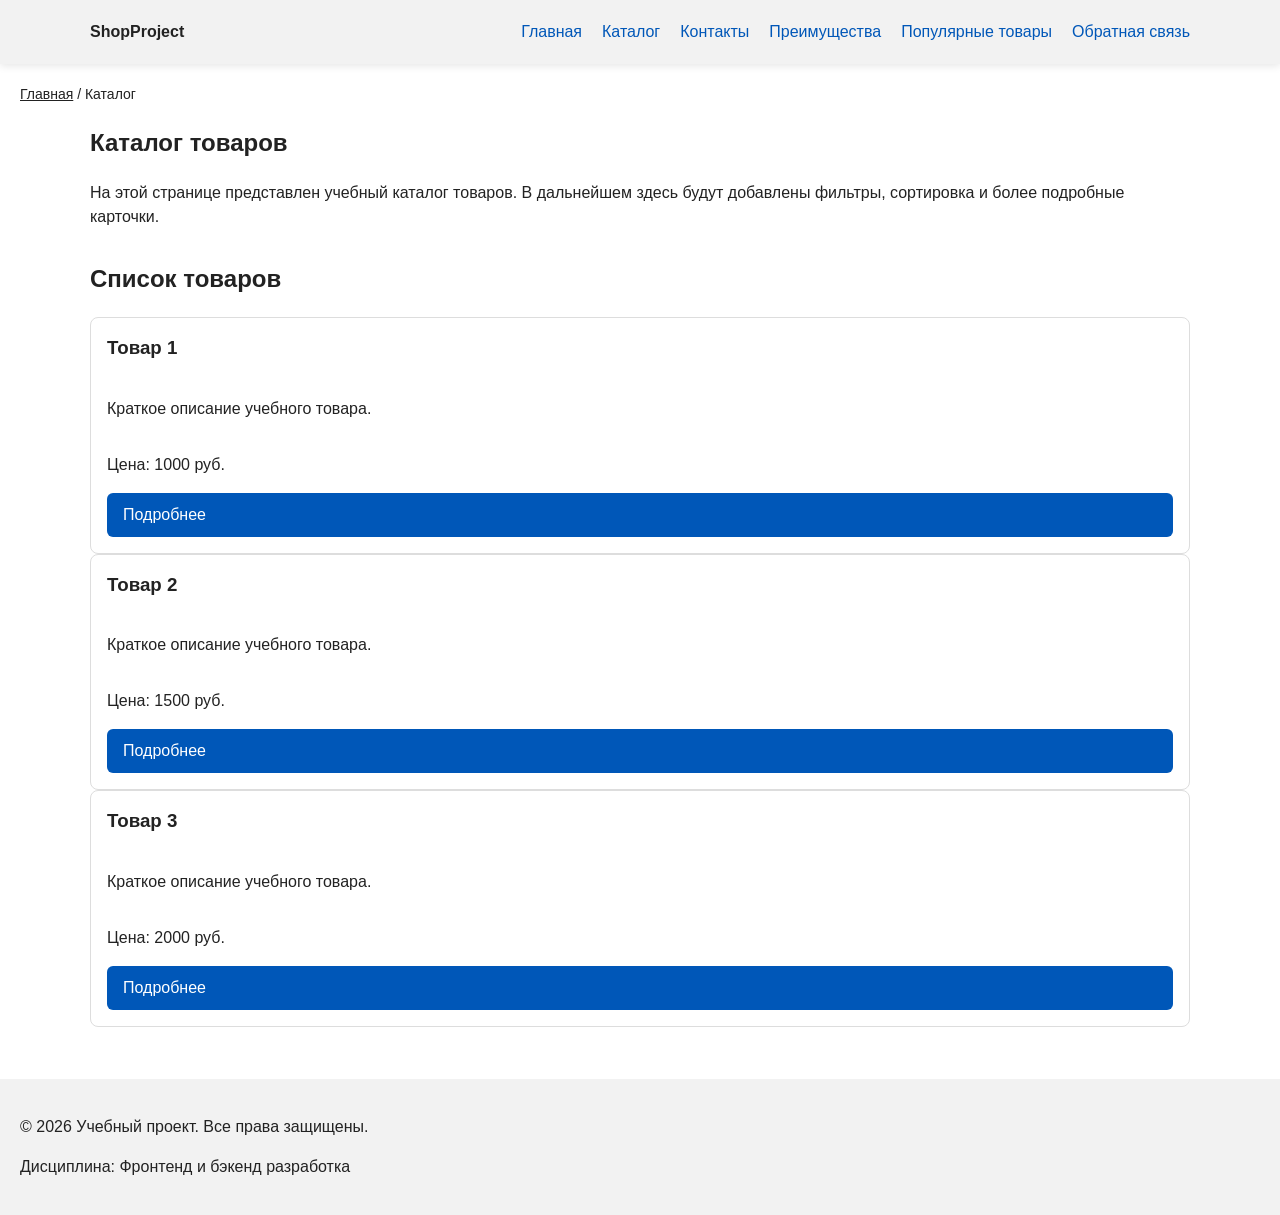
==== catalog.html @ 1ad1233f "feat: add multi-page structure navigation and anchors" ====
<!DOCTYPE html>
<html lang="ru">
<head>
  <meta charset="UTF-8">
  <meta name="viewport" content="width=device-width, initial-scale=1.0">
  <meta name="description" content="Каталог товаров учебного интернет-магазина.">
  <title>Каталог товаров — Учебный интернет-магазин</title>
  <link rel="stylesheet" href="css/style.css">
</head>
<body>
  <header>
    <div class="site-header">
      <a class="site-logo" href="index.html">ShopProject</a>

      <nav class="site-nav" aria-label="Основная навигация">
        <ul class="site-nav__list">
          <li><a href="index.html">Главная</a></li>
          <li><a href="catalog.html">Каталог</a></li>
          <li><a href="contacts.html">Контакты</a></li>
          <li><a href="index.html#advantages">Преимущества</a></li>
          <li><a href="index.html#popular">Популярные товары</a></li>
          <li><a href="index.html#contacts">Обратная связь</a></li>
        </ul>
      </nav>
    </div>
  </header>

  <main>
    <nav class="breadcrumbs" aria-label="Хлебные крошки">
      <a href="index.html">Главная</a>
      <span>Каталог</span>
    </nav>

    <section class="section">
      <h1>Каталог товаров</h1>
      <p>
        На этой странице представлен учебный каталог товаров.
        В дальнейшем здесь будут добавлены фильтры, сортировка и более
        подробные карточки.
      </p>
    </section>

    <section class="section">
      <h2>Список товаров</h2>

      <article class="product-card">
        <h3>Товар 1</h3>
        <p>Краткое описание учебного товара.</p>
        <p>Цена: 1000 руб.</p>
        <a class="button" href="index.html#popular">Подробнее</a>
      </article>

      <article class="product-card">
        <h3>Товар 2</h3>
        <p>Краткое описание учебного товара.</p>
        <p>Цена: 1500 руб.</p>
        <a class="button" href="index.html#popular">Подробнее</a>
      </article>

      <article class="product-card">
        <h3>Товар 3</h3>
        <p>Краткое описание учебного товара.</p>
        <p>Цена: 2000 руб.</p>
        <a class="button" href="index.html#popular">Подробнее</a>
      </article>
    </section>
  </main>

  <footer>
    <p>&copy; 2026 Учебный проект. Все права защищены.</p>
    <p>Дисциплина: Фронтенд и бэкенд разработка</p>
  </footer>
</body>
</html>
---- css/style.css ----
* {
  box-sizing: border-box;
}

html {
  scroll-behavior: smooth;
}

body {
  margin: 0;
  font-family: Arial, sans-serif;
  line-height: 1.5;
  color: #222222;
  background-color: #ffffff;
}

header,
main,
footer {
  padding: 20px;
}

header {
  background-color: #f2f2f2;
  position: sticky;
  top: 0;
  z-index: 1000;
  box-shadow: 0 2px 8px rgba(0, 0, 0, 0.1);
}

footer {
  background-color: #f2f2f2;
}

.site-header {
  max-width: 1100px;
  margin: 0 auto;
  display: flex;
  justify-content: space-between;
  align-items: center;
}

.site-logo {
  font-weight: bold;
  text-decoration: none;
  color: #222222;
}

.site-nav__list {
  padding: 0;
  margin: 0;
  list-style: none;
  display: flex;
  gap: 20px;
}

.site-nav__list li {
  margin-bottom: 0;
}

.site-nav__list a {
  color: #0057b8;
  text-decoration: none;
}

.site-nav__list a:hover {
  text-decoration: underline;
}

.hero {
  max-width: 1100px;
  margin: 0 auto 32px;
  padding: 32px 20px;
  background-color: #eef5ff;
  border-radius: 12px;
}

.section {
  max-width: 1100px;
  margin: 0 auto 32px;
}

.section h2 {
  margin-top: 0;
}

.product-card {
  display: flex;
  flex-direction: column;
  margin-bottom: 0;
  padding: 16px;
  border: 1px solid #dddddd;
  border-radius: 8px;
  background-color: #ffffff;
}

.product-card h3 {
  margin-top: 0;
}

.button {
  display: inline-block;
  padding: 10px 16px;
  color: #ffffff;
  background-color: #0057b8;
  text-decoration: none;
  border-radius: 6px;
}

.button:hover {
  background-color: #003f86;
}

.aside-info {
  padding: 16px;
  border-left: 4px solid #0057b8;
  background-color: #f7f7f7;
  border-radius: 4px;
}

:target {
  outline: 2px dashed var(--color-primary);
  outline-offset: 4px;
}


/* 
Хлебные крошки :3 
*/

.breadcrumbs {
  max-width: var(--container-width);
  margin: 0 auto var(--space-md);
  font-size: 14px;
  color: var(--color-muted);
}

.breadcrumbs a {
  color: var(--color-primary);
}

.breadcrumbs span::before {
  content: " / ";
  color: var(--color-muted);
}


/*
  Модальное окно.
  Элемент dialog сам умеет открываться поверх страницы.
*/
.order-dialog {
  width: min(100% - 32px, 560px);
  padding: 24px;
  border: none;
  border-radius: 12px;
}

/*
  Затемнение фона за модальным окном.
*/
.order-dialog::backdrop {
  background-color: rgba(0, 0, 0, 0.5);
}

/*
  Поле формы.
  Каждый блок получает нижний отступ.
*/
.form-field {
  margin-bottom: 16px;
}

/*
  Подпись поля.
*/
.form-field label {
  display: block;
  margin-bottom: 6px;
}

/*
  Основные поля формы.
*/
.form-field input,
.form-field select,
.form-field textarea {
  width: 100%;
  padding: 10px 12px;
  border: 1px solid #cccccc;
  border-radius: 6px;
  font: inherit;
}

/*
  Checkbox не должен занимать всю ширину.
*/
.form-field input[type="checkbox"] {
  width: auto;
}

/*
  Подсказка под полем телефона.
*/
.form-field small {
  display: block;
  margin-top: 4px;
  color: #666666;
}

/*
  Видимый фокус для клавиатурной навигации.
*/
.form-field input:focus-visible,
.form-field select:focus-visible,
.form-field textarea:focus-visible,
.form-actions button:focus-visible {
  outline: 2px solid #0057b8;
  outline-offset: 2px;
}

/*
  Подсветка ошибочных полей.
  Атрибут aria-invalid будет добавляться через JavaScript.
*/
[aria-invalid="true"] {
  border-color: #b00020;
}

/*
  Кнопки формы.
*/
.form-actions {
  display: flex;
  justify-content: flex-end;
  gap: 12px;
  margin-top: 20px;
}

/*
  Сообщение об успешной отправке.
*/
.success-message {
  max-width: 1100px;
  margin: 24px auto;
  padding: 16px;
  border-left: 4px solid #168a2f;
  background-color: #eefaf0;
}

/* ==========================================================================
   Grid
   ========================================================================== */

.page-layout {
  max-width: 1100px;
  margin: 0 auto;
  display: grid;
  grid-template-columns: 1fr 300px;
  gap: 32px;
  align-items: start;
}

.products-grid {
  display: grid;
  grid-template-columns: repeat(auto-fill, minmax(240px, 1fr));
  gap: 20px;
}

.product-card__button {
  margin-top: auto;
}
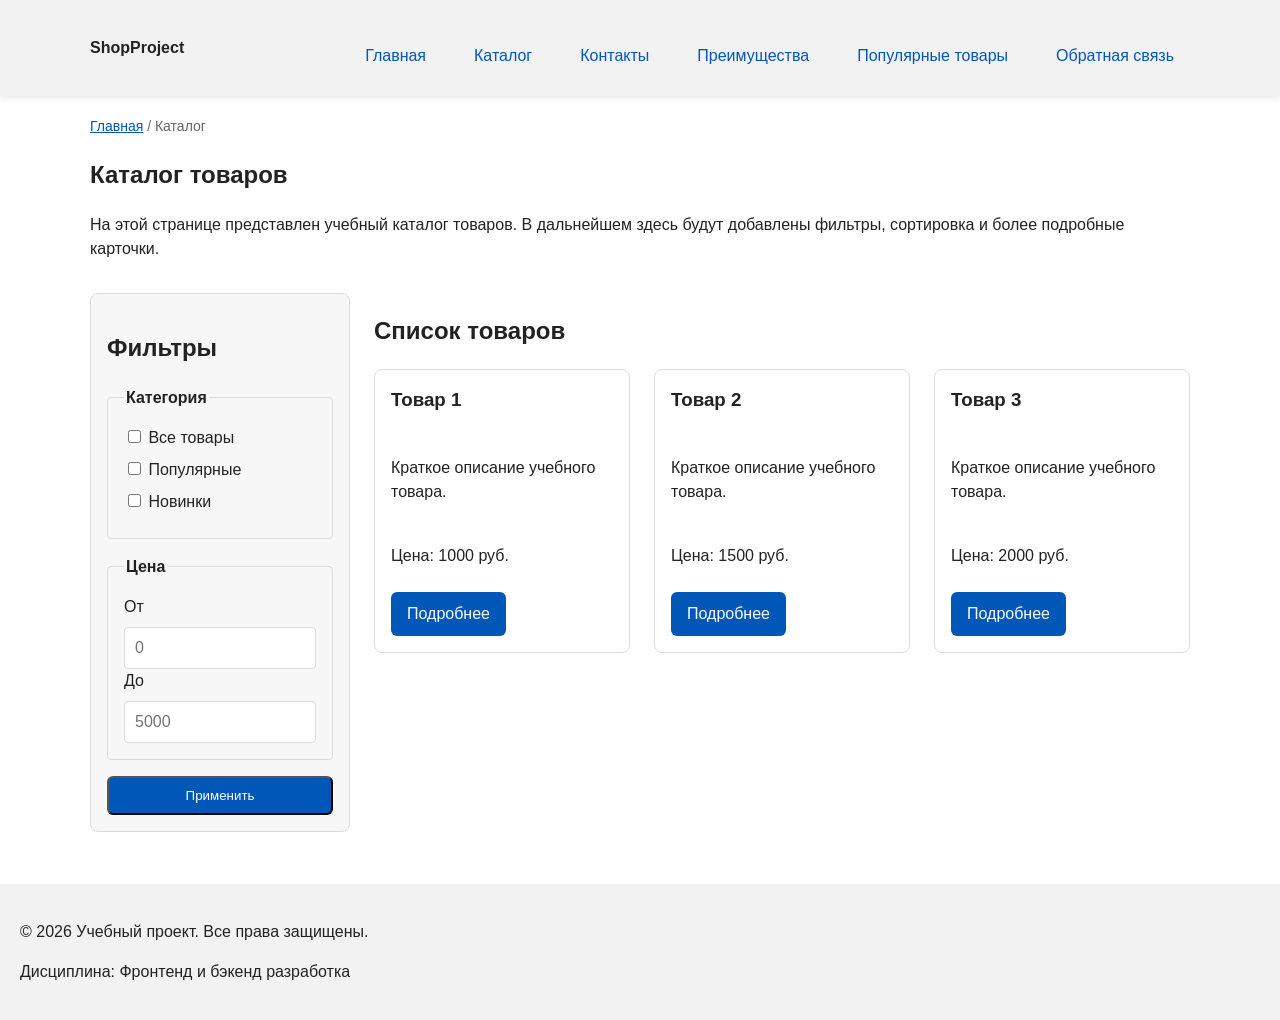
==== commit d9dd839c: "feat: add flex navigation and grid catalog layout" ====
--- a/catalog.html
+++ b/catalog.html
@@ -39,30 +39,61 @@
         подробные карточки.
       </p>
     </section>
+    <section class="catalog-layout">
+      <aside class="catalog-filters">
+        <h2>Фильтры</h2>
+        <form class="filters-form" action="#" method="get">
+          <fieldset>
+            <legend>Категория</legend>
+            <label>
+              <input type="checkbox" name="category" value="all">
+              Все товары
+            </label>
+            <label>
+              <input type="checkbox" name="category" value="popular">
+              Популярные
+            </label>
+            <label>
+              <input type="checkbox" name="category" value="new">
+              Новинки
+            </label>
+          </fieldset>
+          <fieldset>
+            <legend>Цена</legend>
+            <label for="price-from">От</label>
+            <input id="price-from" name="price-from" type="number" min="0" placeholder="0">
+            <label for="price-to">До</label>
+            <input id="price-to" name="price-to" type="number" min="0" placeholder="5000">
+          </fieldset>
+          <button class="button" type="submit">Применить</button>
+        </form>
+      </aside>
 
-    <section class="section">
-      <h2>Список товаров</h2>
+      <section class="catalog-products">
+        <h2>Список товаров</h2>
+        <div class="products-grid">
+          <article class="product-card">
+            <h3>Товар 1</h3>
+            <p>Краткое описание учебного товара.</p>
+            <p>Цена: 1000 руб.</p>
+            <a class="button" href="index.html#popular">Подробнее</a>
+          </article>
 
-      <article class="product-card">
-        <h3>Товар 1</h3>
-        <p>Краткое описание учебного товара.</p>
-        <p>Цена: 1000 руб.</p>
-        <a class="button" href="index.html#popular">Подробнее</a>
-      </article>
+          <article class="product-card">
+            <h3>Товар 2</h3>
+            <p>Краткое описание учебного товара.</p>
+            <p>Цена: 1500 руб.</p>
+            <a class="button" href="index.html#popular">Подробнее</a>
+          </article>
 
-      <article class="product-card">
-        <h3>Товар 2</h3>
-        <p>Краткое описание учебного товара.</p>
-        <p>Цена: 1500 руб.</p>
-        <a class="button" href="index.html#popular">Подробнее</a>
-      </article>
-
-      <article class="product-card">
-        <h3>Товар 3</h3>
-        <p>Краткое описание учебного товара.</p>
-        <p>Цена: 2000 руб.</p>
-        <a class="button" href="index.html#popular">Подробнее</a>
-      </article>
+          <article class="product-card">
+            <h3>Товар 3</h3>
+            <p>Краткое описание учебного товара.</p>
+            <p>Цена: 2000 руб.</p>
+            <a class="button" href="index.html#popular">Подробнее</a>
+          </article>
+        </div>
+      </section>
     </section>
   </main>
 
@@ -71,4 +102,4 @@
     <p>Дисциплина: Фронтенд и бэкенд разработка</p>
   </footer>
 </body>
-</html>
+</html>
--- a/css/style.css
+++ b/css/style.css
@@ -1,3 +1,18 @@
+:root {
+  --container-width: 1100px;
+  --space-sm: 8px;
+  --space-md: 16px;
+  --space-lg: 24px;
+  --space-xl: 32px;
+  --color-primary: #0057b8;
+  --color-white: #ffffff;
+  --color-border: #dddddd;
+  --color-bg: #ffffff;
+  --color-surface: #f7f7f7;
+  --color-muted: #666666;
+  --radius-sm: 4px;
+  --radius-md: 8px;
+}
 
 * {
   box-sizing: border-box;
@@ -12,7 +27,7 @@
   font-family: Arial, sans-serif;
   line-height: 1.5;
   color: #222222;
-  background-color: #ffffff;
+  background-color: var(--color-bg);
 }
 
 header,
@@ -34,7 +49,7 @@
 }
 
 .site-header {
-  max-width: 1100px;
+  max-width: var(--container-width);
   margin: 0 auto;
   display: flex;
   justify-content: space-between;
@@ -48,11 +63,14 @@
 }
 
 .site-nav__list {
+  display: flex;
+  flex-wrap: wrap;
+  justify-content: center;
+  align-items: center;
+  gap: var(--space-md);
   padding: 0;
-  margin: 0;
+  margin: var(--space-md) 0 0;
   list-style: none;
-  display: flex;
-  gap: 20px;
 }
 
 .site-nav__list li {
@@ -60,16 +78,20 @@
 }
 
 .site-nav__list a {
-  color: #0057b8;
+  display: inline-block;
+  padding: var(--space-sm) var(--space-md);
+  color: var(--color-primary);
   text-decoration: none;
+  border-radius: var(--radius-sm);
 }
 
 .site-nav__list a:hover {
-  text-decoration: underline;
+  color: var(--color-white);
+  background-color: var(--color-primary);
 }
 
 .hero {
-  max-width: 1100px;
+  max-width: var(--container-width);
   margin: 0 auto 32px;
   padding: 32px 20px;
   background-color: #eef5ff;
@@ -77,7 +99,7 @@
 }
 
 .section {
-  max-width: 1100px;
+  max-width: var(--container-width);
   margin: 0 auto 32px;
 }
 
@@ -88,15 +110,21 @@
 .product-card {
   display: flex;
   flex-direction: column;
+  gap: var(--space-sm);
   margin-bottom: 0;
-  padding: 16px;
-  border: 1px solid #dddddd;
-  border-radius: 8px;
-  background-color: #ffffff;
+  padding: var(--space-md);
+  border: 1px solid var(--color-border);
+  border-radius: var(--radius-md);
+  background-color: var(--color-bg);
 }
 
 .product-card h3 {
   margin-top: 0;
+}
+
+.product-card .button {
+  margin-top: auto;
+  align-self: flex-start;
 }
 
 .button {
@@ -242,7 +270,7 @@
   Сообщение об успешной отправке.
 */
 .success-message {
-  max-width: 1100px;
+  max-width: var(--container-width);
   margin: 24px auto;
   padding: 16px;
   border-left: 4px solid #168a2f;
@@ -254,7 +282,7 @@
    ========================================================================== */
 
 .page-layout {
-  max-width: 1100px;
+  max-width: var(--container-width);
   margin: 0 auto;
   display: grid;
   grid-template-columns: 1fr 300px;
@@ -264,10 +292,60 @@
 
 .products-grid {
   display: grid;
-  grid-template-columns: repeat(auto-fill, minmax(240px, 1fr));
-  gap: 20px;
+  grid-template-columns: repeat(3, 1fr);
+  gap: var(--space-lg);
 }
 
 .product-card__button {
   margin-top: auto;
+}
+
+.catalog-layout {
+  max-width: var(--container-width);
+  margin: 0 auto var(--space-xl);
+  display: grid;
+  grid-template-columns: 260px 1fr;
+  grid-template-areas: "filters products";
+  gap: var(--space-lg);
+}
+
+.catalog-filters {
+  grid-area: filters;
+  padding: var(--space-md);
+  border: 1px solid var(--color-border);
+  border-radius: var(--radius-md);
+  background-color: var(--color-surface);
+}
+
+.catalog-products {
+  grid-area: products;
+}
+
+.filters-form {
+  display: grid;
+  gap: var(--space-md);
+}
+
+.filters-form fieldset {
+  margin: 0;
+  padding: var(--space-md);
+  border: 1px solid var(--color-border);
+  border-radius: var(--radius-sm);
+}
+
+.filters-form legend {
+  font-weight: 700;
+}
+
+.filters-form label {
+  display: block;
+  margin-bottom: var(--space-sm);
+}
+
+.filters-form input[type="number"] {
+  width: 100%;
+  padding: 8px 10px;
+  border: 1px solid var(--color-border);
+  border-radius: var(--radius-sm);
+  font: inherit;
 }
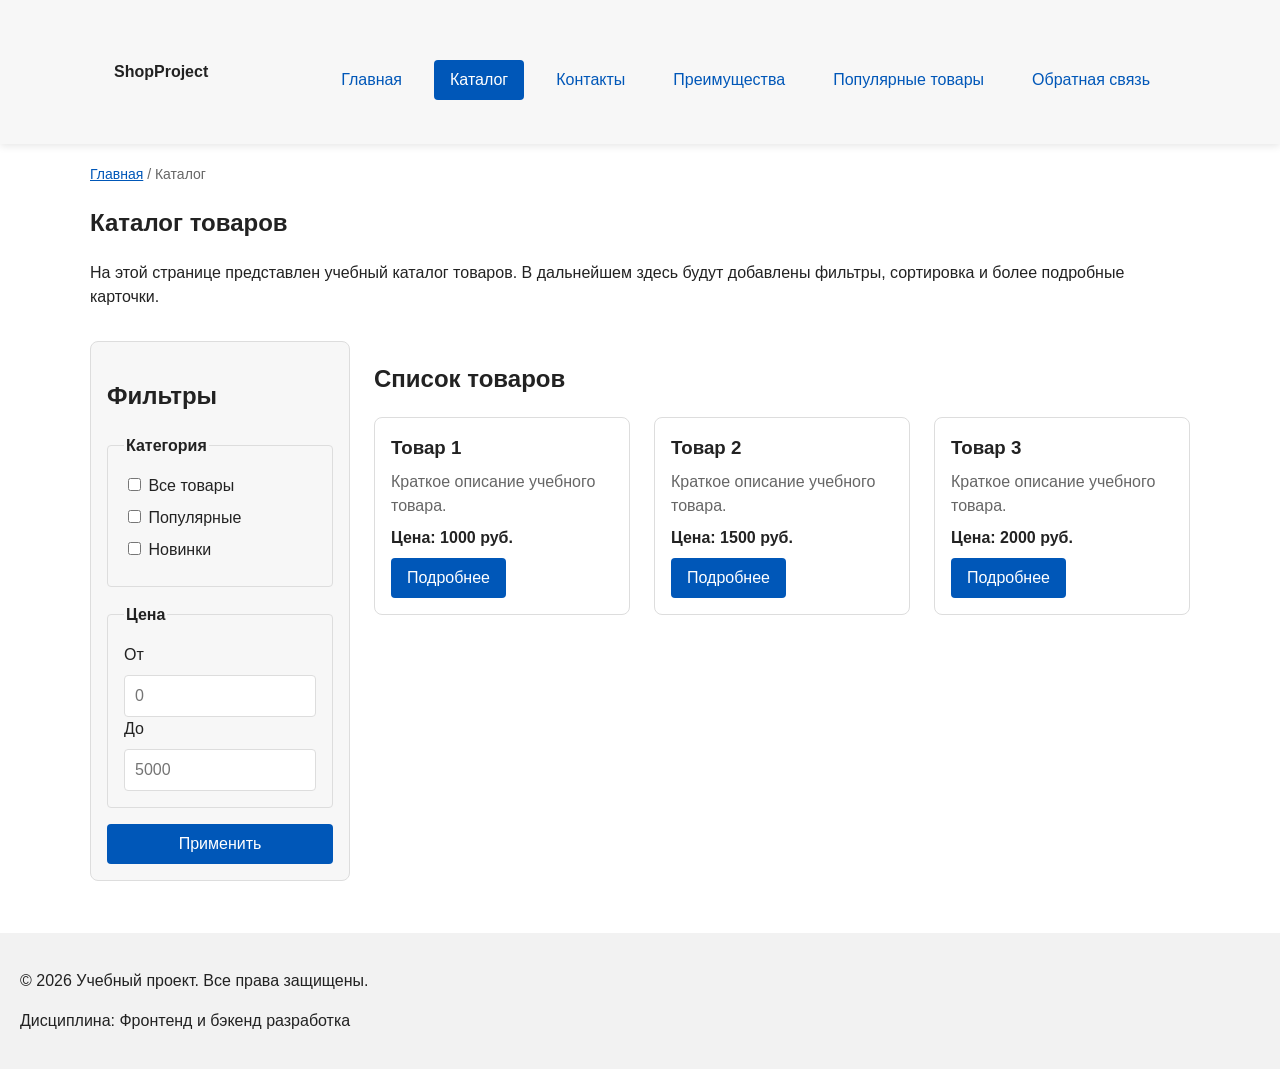
==== commit a542520b: "refactor: apply BEM naming to CSS classes" ====
--- a/catalog.html
+++ b/catalog.html
@@ -8,18 +8,18 @@
   <link rel="stylesheet" href="css/style.css">
 </head>
 <body>
-  <header>
-    <div class="site-header">
-      <a class="site-logo" href="index.html">ShopProject</a>
+  <header class="site-header">
+    <div class="site-header__inner">
+      <a class="site-header__logo" href="index.html">ShopProject</a>
 
       <nav class="site-nav" aria-label="Основная навигация">
         <ul class="site-nav__list">
-          <li><a href="index.html">Главная</a></li>
-          <li><a href="catalog.html">Каталог</a></li>
-          <li><a href="contacts.html">Контакты</a></li>
-          <li><a href="index.html#advantages">Преимущества</a></li>
-          <li><a href="index.html#popular">Популярные товары</a></li>
-          <li><a href="index.html#contacts">Обратная связь</a></li>
+          <li class="site-nav__item"><a class="site-nav__link" href="index.html">Главная</a></li>
+          <li class="site-nav__item"><a class="site-nav__link site-nav__link--active" href="catalog.html" aria-current="page">Каталог</a></li>
+          <li class="site-nav__item"><a class="site-nav__link" href="contacts.html">Контакты</a></li>
+          <li class="site-nav__item"><a class="site-nav__link" href="index.html#advantages">Преимущества</a></li>
+          <li class="site-nav__item"><a class="site-nav__link" href="index.html#popular">Популярные товары</a></li>
+          <li class="site-nav__item"><a class="site-nav__link" href="index.html#contacts">Обратная связь</a></li>
         </ul>
       </nav>
     </div>
@@ -27,8 +27,8 @@
 
   <main>
     <nav class="breadcrumbs" aria-label="Хлебные крошки">
-      <a href="index.html">Главная</a>
-      <span>Каталог</span>
+      <a class="breadcrumbs__link" href="index.html">Главная</a>
+      <span class="breadcrumbs__current">Каталог</span>
     </nav>
 
     <section class="section">
@@ -65,7 +65,7 @@
             <label for="price-to">До</label>
             <input id="price-to" name="price-to" type="number" min="0" placeholder="5000">
           </fieldset>
-          <button class="button" type="submit">Применить</button>
+          <button class="button button--primary" type="submit">Применить</button>
         </form>
       </aside>
 
@@ -73,24 +73,24 @@
         <h2>Список товаров</h2>
         <div class="products-grid">
           <article class="product-card">
-            <h3>Товар 1</h3>
-            <p>Краткое описание учебного товара.</p>
-            <p>Цена: 1000 руб.</p>
-            <a class="button" href="index.html#popular">Подробнее</a>
+            <h3 class="product-card__title">Товар 1</h3>
+            <p class="product-card__description">Краткое описание учебного товара.</p>
+            <p class="product-card__price">Цена: 1000 руб.</p>
+            <a class="button button--primary product-card__button" href="index.html#popular">Подробнее</a>
           </article>
 
           <article class="product-card">
-            <h3>Товар 2</h3>
-            <p>Краткое описание учебного товара.</p>
-            <p>Цена: 1500 руб.</p>
-            <a class="button" href="index.html#popular">Подробнее</a>
+            <h3 class="product-card__title">Товар 2</h3>
+            <p class="product-card__description">Краткое описание учебного товара.</p>
+            <p class="product-card__price">Цена: 1500 руб.</p>
+            <a class="button button--primary product-card__button" href="index.html#popular">Подробнее</a>
           </article>
 
           <article class="product-card">
-            <h3>Товар 3</h3>
-            <p>Краткое описание учебного товара.</p>
-            <p>Цена: 2000 руб.</p>
-            <a class="button" href="index.html#popular">Подробнее</a>
+            <h3 class="product-card__title">Товар 3</h3>
+            <p class="product-card__description">Краткое описание учебного товара.</p>
+            <p class="product-card__price">Цена: 2000 руб.</p>
+            <a class="button button--primary product-card__button" href="index.html#popular">Подробнее</a>
           </article>
         </div>
       </section>
--- a/css/style.css
+++ b/css/style.css
@@ -1,17 +1,22 @@
 :root {
   --container-width: 1100px;
+  --space-xs: 4px;
   --space-sm: 8px;
   --space-md: 16px;
   --space-lg: 24px;
   --space-xl: 32px;
   --color-primary: #0057b8;
+  --color-primary-dark: #003f86;
   --color-white: #ffffff;
+  --color-text: #222222;
   --color-border: #dddddd;
   --color-bg: #ffffff;
   --color-surface: #f7f7f7;
   --color-muted: #666666;
+  --color-danger: #b00020;
   --radius-sm: 4px;
   --radius-md: 8px;
+  --radius-lg: 12px;
 }
 
 * {
@@ -26,7 +31,7 @@
   margin: 0;
   font-family: Arial, sans-serif;
   line-height: 1.5;
-  color: #222222;
+  color: var(--color-text);
   background-color: var(--color-bg);
 }
 
@@ -36,8 +41,8 @@
   padding: 20px;
 }
 
-header {
-  background-color: #f2f2f2;
+.site-header {
+  background-color: var(--color-surface);
   position: sticky;
   top: 0;
   z-index: 1000;
@@ -48,18 +53,19 @@
   background-color: #f2f2f2;
 }
 
-.site-header {
+.site-header__inner {
   max-width: var(--container-width);
   margin: 0 auto;
+  padding: var(--space-lg);
   display: flex;
   justify-content: space-between;
   align-items: center;
 }
 
-.site-logo {
-  font-weight: bold;
+.site-header__logo {
+  font-weight: 700;
   text-decoration: none;
-  color: #222222;
+  color: var(--color-text);
 }
 
 .site-nav__list {
@@ -73,11 +79,11 @@
   list-style: none;
 }
 
-.site-nav__list li {
+.site-nav__item {
   margin-bottom: 0;
 }
 
-.site-nav__list a {
+.site-nav__link {
   display: inline-block;
   padding: var(--space-sm) var(--space-md);
   color: var(--color-primary);
@@ -85,9 +91,15 @@
   border-radius: var(--radius-sm);
 }
 
-.site-nav__list a:hover {
+.site-nav__link:hover,
+.site-nav__link--active {
   color: var(--color-white);
   background-color: var(--color-primary);
+}
+
+.site-nav__link:focus-visible {
+  outline: 2px solid var(--color-primary);
+  outline-offset: 3px;
 }
 
 .hero {
@@ -118,26 +130,73 @@
   background-color: var(--color-bg);
 }
 
-.product-card h3 {
-  margin-top: 0;
-}
-
-.product-card .button {
-  margin-top: auto;
-  align-self: flex-start;
+.product-card:hover,
+.product-card--featured {
+  border-color: var(--color-primary);
+}
+
+.product-card--discount {
+  border-color: var(--color-danger);
+}
+
+.product-card__title {
+  margin: 0;
+  color: var(--color-text);
+}
+
+.product-card__description {
+  margin: 0;
+  color: var(--color-muted);
+}
+
+.product-card__price {
+  margin: 0;
+  font-weight: 700;
+}
+
+.product-card--discount .product-card__price {
+  color: var(--color-danger);
 }
 
 .button {
   display: inline-block;
-  padding: 10px 16px;
-  color: #ffffff;
-  background-color: #0057b8;
+  padding: var(--space-sm) var(--space-md);
+  border: none;
+  border-radius: var(--radius-sm);
+  font: inherit;
   text-decoration: none;
-  border-radius: 6px;
-}
-
-.button:hover {
-  background-color: #003f86;
+  cursor: pointer;
+}
+
+.button--primary {
+  color: var(--color-white);
+  background-color: var(--color-primary);
+}
+
+.button--primary:hover {
+  background-color: var(--color-primary-dark);
+}
+
+.button--secondary {
+  color: var(--color-primary);
+  background-color: transparent;
+  border: 1px solid var(--color-primary);
+}
+
+.button--secondary:hover {
+  color: var(--color-white);
+  background-color: var(--color-primary);
+}
+
+.button:focus-visible {
+  outline: 2px solid var(--color-primary);
+  outline-offset: 3px;
+}
+
+.button:disabled,
+.button--disabled {
+  opacity: 0.6;
+  cursor: not-allowed;
 }
 
 .aside-info {
@@ -164,11 +223,11 @@
   color: var(--color-muted);
 }
 
-.breadcrumbs a {
+.breadcrumbs__link {
   color: var(--color-primary);
 }
 
-.breadcrumbs span::before {
+.breadcrumbs__current::before {
   content: " / ";
   color: var(--color-muted);
 }
@@ -180,90 +239,70 @@
 */
 .order-dialog {
   width: min(100% - 32px, 560px);
-  padding: 24px;
+  padding: var(--space-lg);
   border: none;
-  border-radius: 12px;
-}
-
-/*
-  Затемнение фона за модальным окном.
-*/
+  border-radius: var(--radius-lg);
+}
+
 .order-dialog::backdrop {
   background-color: rgba(0, 0, 0, 0.5);
 }
 
-/*
-  Поле формы.
-  Каждый блок получает нижний отступ.
-*/
-.form-field {
-  margin-bottom: 16px;
-}
-
-/*
-  Подпись поля.
-*/
-.form-field label {
+.order-dialog__title {
+  margin-top: 0;
+}
+
+.order-form__field {
+  margin-bottom: var(--space-md);
+}
+
+.order-form__label {
   display: block;
-  margin-bottom: 6px;
-}
-
-/*
-  Основные поля формы.
-*/
-.form-field input,
-.form-field select,
-.form-field textarea {
+  margin-bottom: var(--space-xs);
+}
+
+.order-form__input,
+.order-form__select,
+.order-form__textarea {
   width: 100%;
   padding: 10px 12px;
-  border: 1px solid #cccccc;
-  border-radius: 6px;
+  border: 1px solid var(--color-border);
+  border-radius: var(--radius-sm);
   font: inherit;
 }
 
-/*
-  Checkbox не должен занимать всю ширину.
-*/
-.form-field input[type="checkbox"] {
+.order-form__input:hover,
+.order-form__select:hover,
+.order-form__textarea:hover {
+  border-color: var(--color-primary);
+}
+
+.order-form__input:focus-visible,
+.order-form__select:focus-visible,
+.order-form__textarea:focus-visible {
+  outline: 2px solid var(--color-primary);
+  outline-offset: 3px;
+}
+
+.order-form__input--checkbox {
   width: auto;
 }
 
-/*
-  Подсказка под полем телефона.
-*/
-.form-field small {
+.order-form__hint {
   display: block;
-  margin-top: 4px;
-  color: #666666;
-}
-
-/*
-  Видимый фокус для клавиатурной навигации.
-*/
-.form-field input:focus-visible,
-.form-field select:focus-visible,
-.form-field textarea:focus-visible,
-.form-actions button:focus-visible {
-  outline: 2px solid #0057b8;
-  outline-offset: 2px;
-}
-
-/*
-  Подсветка ошибочных полей.
-  Атрибут aria-invalid будет добавляться через JavaScript.
-*/
+  margin-top: var(--space-xs);
+  color: var(--color-muted);
+}
+
 [aria-invalid="true"] {
-  border-color: #b00020;
-}
-
-/*
-  Кнопки формы.
-*/
-.form-actions {
+  border-color: var(--color-danger);
+}
+
+.order-form__actions {
   display: flex;
   justify-content: flex-end;
-  gap: 12px;
-  margin-top: 20px;
+  gap: var(--space-md);
+  margin-top: var(--space-lg);
 }
 
 /*
@@ -298,6 +337,7 @@
 
 .product-card__button {
   margin-top: auto;
+  align-self: flex-start;
 }
 
 .catalog-layout {
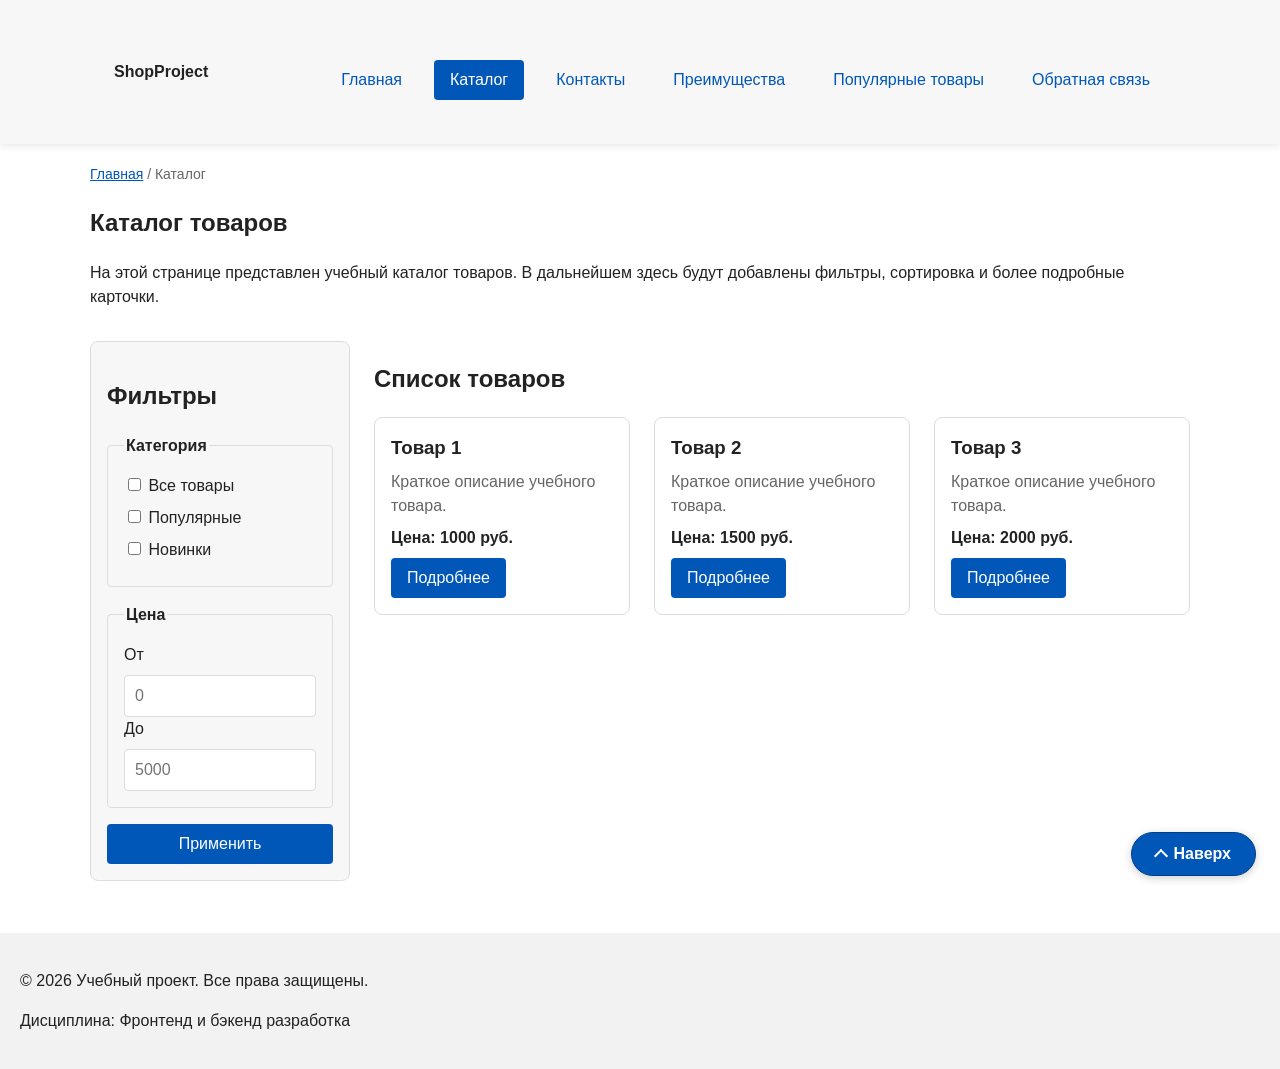
==== commit f86c331e: "improvements" ====
--- a/catalog.html
+++ b/catalog.html
@@ -101,5 +101,6 @@
     <p>&copy; 2026 Учебный проект. Все права защищены.</p>
     <p>Дисциплина: Фронтенд и бэкенд разработка</p>
   </footer>
+  <a class="back-to-top" href="#" aria-label="Вернуться к началу страницы">Наверх</a>
 </body>
 </html>
--- a/css/style.css
+++ b/css/style.css
@@ -347,10 +347,16 @@
   grid-template-columns: 260px 1fr;
   grid-template-areas: "filters products";
   gap: var(--space-lg);
+  align-items: start;
 }
 
 .catalog-filters {
   grid-area: filters;
+  position: sticky;
+  top: 160px;
+  align-self: start;
+  max-height: calc(100vh - 180px);
+  overflow-y: auto;
   padding: var(--space-md);
   border: 1px solid var(--color-border);
   border-radius: var(--radius-md);
@@ -388,4 +394,59 @@
   border: 1px solid var(--color-border);
   border-radius: var(--radius-sm);
   font: inherit;
+}
+
+.back-to-top {
+  position: fixed;
+  right: var(--space-lg);
+  bottom: var(--space-lg);
+  z-index: 1001;
+  display: inline-flex;
+  align-items: center;
+  gap: var(--space-sm);
+  min-height: 44px;
+  padding: var(--space-sm) var(--space-lg);
+  border: 1px solid var(--color-primary-dark);
+  border-radius: 999px;
+  color: var(--color-white);
+  background-color: var(--color-primary);
+  font-weight: 700;
+  text-decoration: none;
+  box-shadow: 0 2px 8px rgba(0, 0, 0, 0.2);
+  transition: background-color 0.2s ease, box-shadow 0.2s ease, transform 0.2s ease;
+}
+
+.back-to-top::before {
+  width: 8px;
+  height: 8px;
+  border-top: 2px solid currentColor;
+  border-left: 2px solid currentColor;
+  content: "";
+  transform: translateY(2px) rotate(45deg);
+}
+
+.back-to-top:hover {
+  background-color: var(--color-primary-dark);
+  box-shadow: 0 4px 12px rgba(0, 0, 0, 0.25);
+  transform: translateY(-2px);
+}
+
+.back-to-top:focus-visible {
+  outline: 2px solid var(--color-primary);
+  outline-offset: 3px;
+}
+
+@media (max-width: 760px) {
+  .catalog-filters {
+    position: static;
+    max-height: none;
+    overflow-y: visible;
+  }
+}
+
+@media (max-width: 480px) {
+  .back-to-top {
+    right: var(--space-md);
+    bottom: var(--space-md);
+  }
 }
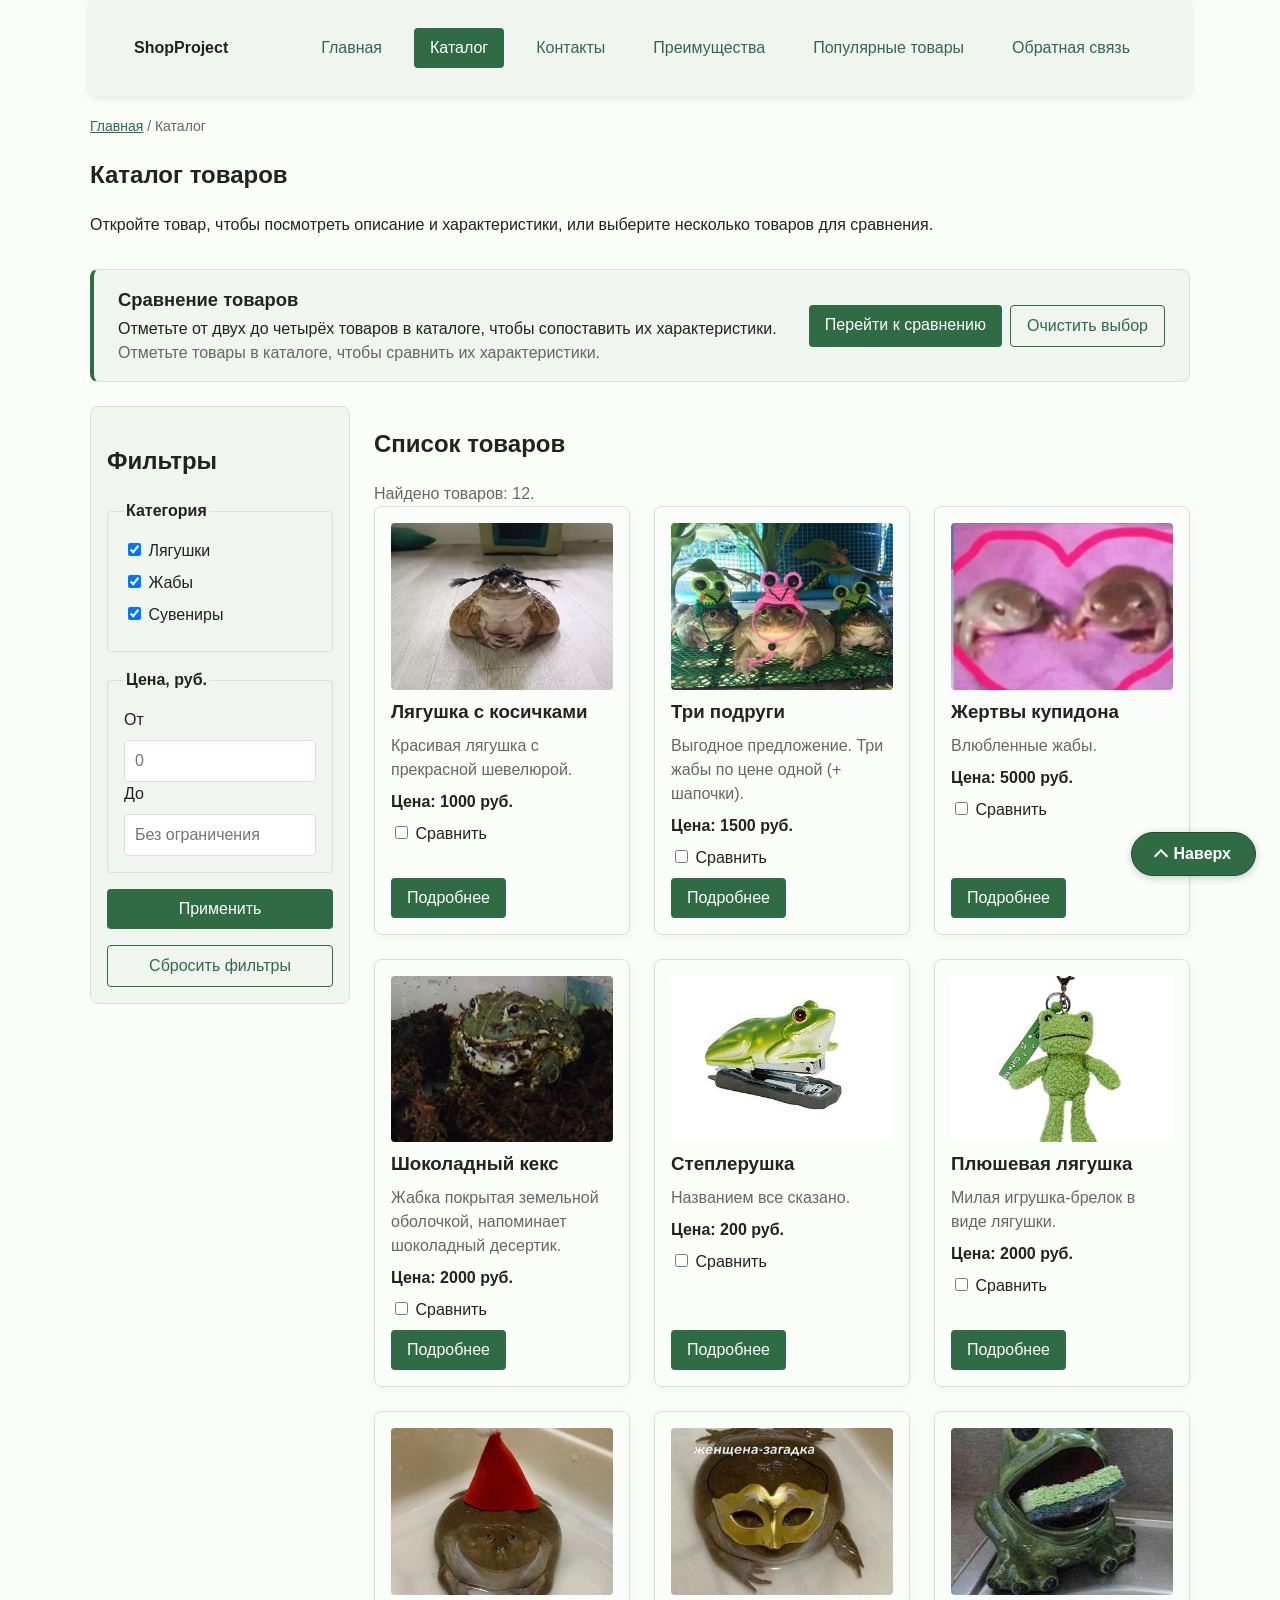
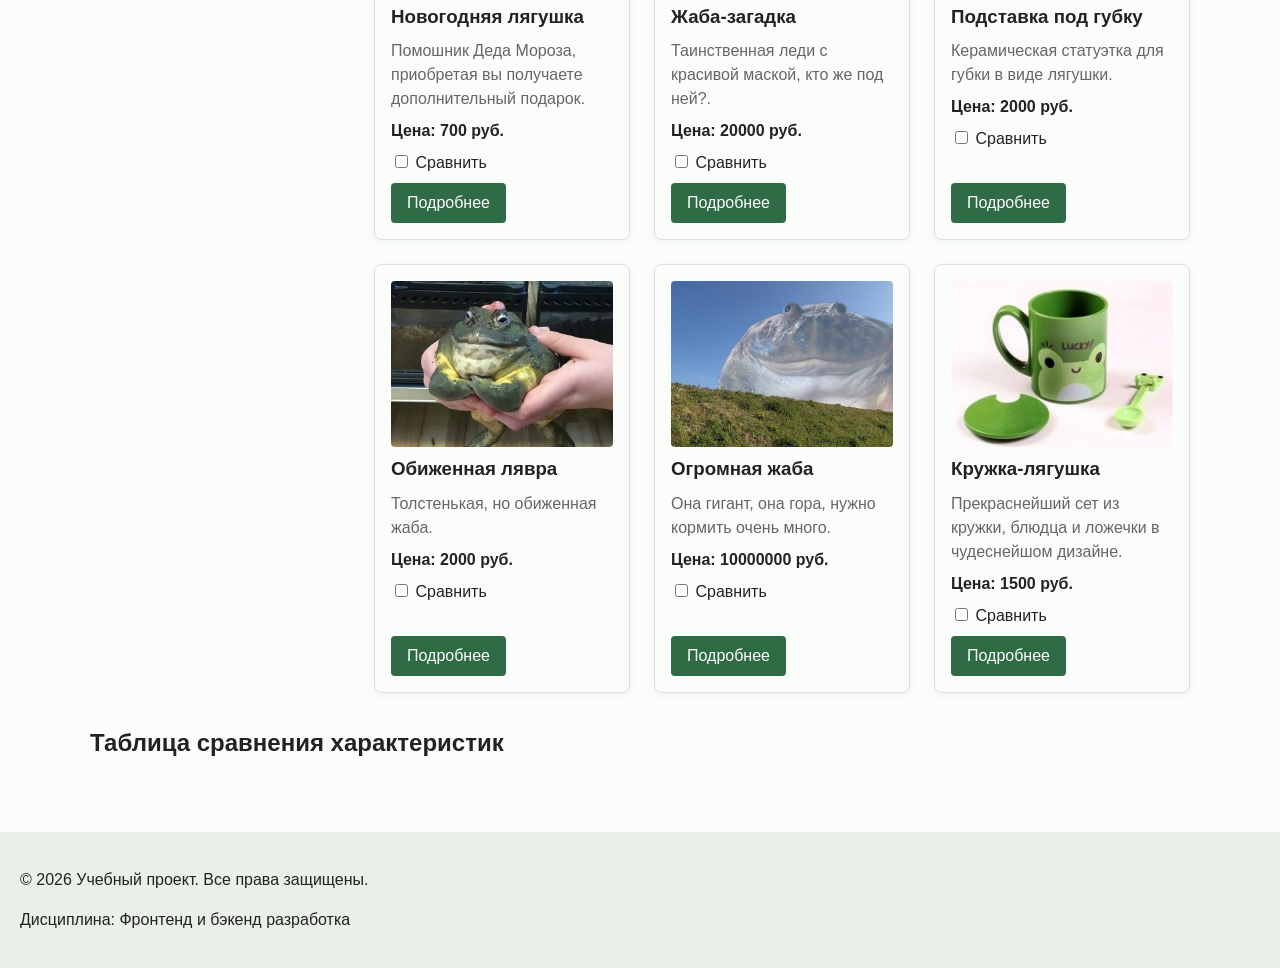
==== commit 2708aacb: "Added: fullsized catalog, card page, comparing table and images" ====
--- a/catalog.html
+++ b/catalog.html
@@ -3,15 +3,16 @@
 <head>
   <meta charset="UTF-8">
   <meta name="viewport" content="width=device-width, initial-scale=1.0">
-  <meta name="description" content="Каталог товаров учебного интернет-магазина.">
+  <meta name="description" content="Каталог товаров с подробными карточками и сравнением характеристик.">
   <title>Каталог товаров — Учебный интернет-магазин</title>
   <link rel="stylesheet" href="css/style.css">
+  <script src="js/products.js" defer></script>
+  <script src="js/catalog.js" defer></script>
 </head>
 <body>
   <header class="site-header">
     <div class="site-header__inner">
       <a class="site-header__logo" href="index.html">ShopProject</a>
-
       <nav class="site-nav" aria-label="Основная навигация">
         <ul class="site-nav__list">
           <li class="site-nav__item"><a class="site-nav__link" href="index.html">Главная</a></li>
@@ -33,67 +34,57 @@
 
     <section class="section">
       <h1>Каталог товаров</h1>
-      <p>
-        На этой странице представлен учебный каталог товаров.
-        В дальнейшем здесь будут добавлены фильтры, сортировка и более
-        подробные карточки.
-      </p>
+      <p>Откройте товар, чтобы посмотреть описание и характеристики, или выберите несколько товаров для сравнения.</p>
     </section>
-    <section class="catalog-layout">
+
+    <section class="catalog-compare-guide" aria-labelledby="compare-guide-title">
+      <div>
+        <h2 id="compare-guide-title">Сравнение товаров</h2>
+        <p>Отметьте от двух до четырёх товаров в каталоге, чтобы сопоставить их характеристики.</p>
+        <p id="comparison-message" class="catalog-compare__message" aria-live="polite">
+          Отметьте товары в каталоге, чтобы сравнить их характеристики.
+        </p>
+      </div>
+      <div class="catalog-compare-guide__actions">
+        <a class="button button--primary" href="#comparison">Перейти к сравнению</a>
+        <button class="button button--secondary" id="compare-clear" type="button">Очистить выбор</button>
+      </div>
+    </section>
+
+    <section class="catalog-layout" aria-labelledby="catalog-title">
       <aside class="catalog-filters">
         <h2>Фильтры</h2>
-        <form class="filters-form" action="#" method="get">
+        <form class="filters-form" id="filters-form">
           <fieldset>
             <legend>Категория</legend>
-            <label>
-              <input type="checkbox" name="category" value="all">
-              Все товары
-            </label>
-            <label>
-              <input type="checkbox" name="category" value="popular">
-              Популярные
-            </label>
-            <label>
-              <input type="checkbox" name="category" value="new">
-              Новинки
-            </label>
+            <div id="category-filters"></div>
           </fieldset>
           <fieldset>
-            <legend>Цена</legend>
+            <legend>Цена, руб.</legend>
             <label for="price-from">От</label>
             <input id="price-from" name="price-from" type="number" min="0" placeholder="0">
             <label for="price-to">До</label>
-            <input id="price-to" name="price-to" type="number" min="0" placeholder="5000">
+            <input id="price-to" name="price-to" type="number" min="0" placeholder="Без ограничения">
           </fieldset>
           <button class="button button--primary" type="submit">Применить</button>
+          <button class="button button--secondary" id="filters-clear" type="button">Сбросить фильтры</button>
         </form>
       </aside>
 
       <section class="catalog-products">
-        <h2>Список товаров</h2>
-        <div class="products-grid">
-          <article class="product-card">
-            <h3 class="product-card__title">Товар 1</h3>
-            <p class="product-card__description">Краткое описание учебного товара.</p>
-            <p class="product-card__price">Цена: 1000 руб.</p>
-            <a class="button button--primary product-card__button" href="index.html#popular">Подробнее</a>
-          </article>
+        <h2 id="catalog-title">Список товаров</h2>
+        <p id="filter-results" class="catalog-compare__message" aria-live="polite"></p>
+        <div class="products-grid" id="products-grid"></div>
+      </section>
+    </section>
 
-          <article class="product-card">
-            <h3 class="product-card__title">Товар 2</h3>
-            <p class="product-card__description">Краткое описание учебного товара.</p>
-            <p class="product-card__price">Цена: 1500 руб.</p>
-            <a class="button button--primary product-card__button" href="index.html#popular">Подробнее</a>
-          </article>
-
-          <article class="product-card">
-            <h3 class="product-card__title">Товар 3</h3>
-            <p class="product-card__description">Краткое описание учебного товара.</p>
-            <p class="product-card__price">Цена: 2000 руб.</p>
-            <a class="button button--primary product-card__button" href="index.html#popular">Подробнее</a>
-          </article>
-        </div>
-      </section>
+    <section class="catalog-compare" id="comparison" aria-labelledby="comparison-title">
+      <h2 id="comparison-title">Таблица сравнения характеристик</h2>
+      <div class="comparison-table-wrap">
+        <table class="comparison-table" id="comparison-table" hidden>
+          <caption class="visually-hidden">Сравнение выбранных товаров</caption>
+        </table>
+      </div>
     </section>
   </main>
 
@@ -103,4 +94,4 @@
   </footer>
   <a class="back-to-top" href="#" aria-label="Вернуться к началу страницы">Наверх</a>
 </body>
-</html>+</html>
--- a/css/style.css
+++ b/css/style.css
@@ -5,13 +5,13 @@
   --space-md: 16px;
   --space-lg: 24px;
   --space-xl: 32px;
-  --color-primary: #0057b8;
-  --color-primary-dark: #003f86;
+  --color-primary: #2f6b45;
+  --color-primary-dark: #214d32;
   --color-white: #ffffff;
   --color-text: #222222;
   --color-border: #dddddd;
-  --color-bg: #ffffff;
-  --color-surface: #f7f7f7;
+  --color-bg: #fbfdfb;
+  --color-surface: #f0f5f0;
   --color-muted: #666666;
   --color-danger: #b00020;
   --radius-sm: 4px;
@@ -42,21 +42,24 @@
 }
 
 .site-header {
+  width: min(calc(100% - 40px), var(--container-width));
+  margin: 0 auto;
   background-color: var(--color-surface);
   position: sticky;
   top: 0;
   z-index: 1000;
+  border-radius: 0 0 var(--radius-md) var(--radius-md);
   box-shadow: 0 2px 8px rgba(0, 0, 0, 0.1);
 }
 
 footer {
-  background-color: #f2f2f2;
+  background-color: #e8f0e8;
 }
 
 .site-header__inner {
-  max-width: var(--container-width);
+  max-width: none;
   margin: 0 auto;
-  padding: var(--space-lg);
+  padding: var(--space-sm) var(--space-lg);
   display: flex;
   justify-content: space-between;
   align-items: center;
@@ -75,7 +78,7 @@
   align-items: center;
   gap: var(--space-md);
   padding: 0;
-  margin: var(--space-md) 0 0;
+  margin: 0;
   list-style: none;
 }
 
@@ -106,7 +109,7 @@
   max-width: var(--container-width);
   margin: 0 auto 32px;
   padding: 32px 20px;
-  background-color: #eef5ff;
+  background-color: #edf5ed;
   border-radius: 12px;
 }
 
@@ -135,6 +138,11 @@
   border-color: var(--color-primary);
 }
 
+.product-card {
+  overflow: hidden;
+  box-shadow: 0 2px 10px rgba(33, 77, 50, 0.06);
+}
+
 .product-card--discount {
   border-color: var(--color-danger);
 }
@@ -142,6 +150,24 @@
 .product-card__title {
   margin: 0;
   color: var(--color-text);
+}
+
+.product-card__title a {
+  color: inherit;
+  text-decoration: none;
+}
+
+.product-card__title a:hover {
+  color: var(--color-primary);
+}
+
+.product-card__image {
+  display: block;
+  width: 100%;
+  aspect-ratio: 4 / 3;
+  object-fit: cover;
+  border-radius: var(--radius-sm);
+  background-color: #edf5ed;
 }
 
 .product-card__description {
@@ -201,8 +227,8 @@
 
 .aside-info {
   padding: 16px;
-  border-left: 4px solid #0057b8;
-  background-color: #f7f7f7;
+  border-left: 4px solid var(--color-primary);
+  background-color: var(--color-surface);
   border-radius: 4px;
 }
 
@@ -365,11 +391,43 @@
 
 .catalog-products {
   grid-area: products;
+  min-width: 0;
 }
 
 .filters-form {
   display: grid;
   gap: var(--space-md);
+}
+
+.catalog-compare-guide {
+  max-width: var(--container-width);
+  margin: 0 auto var(--space-lg);
+  padding: var(--space-md) var(--space-lg);
+  display: flex;
+  justify-content: space-between;
+  align-items: center;
+  gap: var(--space-lg);
+  border: 1px solid var(--color-border);
+  border-left: 4px solid var(--color-primary);
+  border-radius: var(--radius-md);
+  background-color: var(--color-surface);
+}
+
+.catalog-compare-guide h2,
+.catalog-compare-guide p {
+  margin: 0;
+}
+
+.catalog-compare-guide h2 {
+  margin-bottom: var(--space-xs);
+  font-size: 1.15rem;
+}
+
+.catalog-compare-guide__actions {
+  display: flex;
+  flex-shrink: 0;
+  flex-wrap: wrap;
+  gap: var(--space-sm);
 }
 
 .filters-form fieldset {
@@ -394,6 +452,110 @@
   border: 1px solid var(--color-border);
   border-radius: var(--radius-sm);
   font: inherit;
+}
+
+.catalog-compare {
+  max-width: var(--container-width);
+  margin: 0 auto var(--space-xl);
+  scroll-margin-top: 120px;
+}
+
+.catalog-compare__actions {
+  display: flex;
+  flex-wrap: wrap;
+  align-items: center;
+  gap: var(--space-md);
+  margin-bottom: var(--space-md);
+}
+
+.catalog-compare__message {
+  margin: 0;
+  color: var(--color-muted);
+}
+
+.comparison-table-wrap {
+  overflow-x: auto;
+}
+
+.comparison-table {
+  width: 100%;
+  border-collapse: collapse;
+  background-color: var(--color-white);
+}
+
+.comparison-table th,
+.comparison-table td {
+  min-width: 140px;
+  padding: var(--space-md);
+  border: 1px solid var(--color-border);
+  text-align: left;
+}
+
+.comparison-table thead th {
+  color: var(--color-white);
+  background-color: var(--color-primary);
+}
+
+.comparison-table tbody th {
+  background-color: var(--color-surface);
+}
+
+.product-detail {
+  max-width: var(--container-width);
+  margin: 0 auto var(--space-xl);
+}
+
+.product-detail__layout {
+  display: grid;
+  grid-template-columns: minmax(0, 1fr) minmax(0, 1fr);
+  gap: var(--space-xl);
+  align-items: start;
+}
+
+.product-detail__image {
+  display: block;
+  width: 100%;
+  max-height: 520px;
+  aspect-ratio: 4 / 3;
+  object-fit: cover;
+  border-radius: var(--radius-lg);
+  background-color: #edf5ed;
+}
+
+.product-detail__price {
+  color: var(--color-primary-dark);
+  font-size: 1.5rem;
+  font-weight: 700;
+}
+
+.product-specs {
+  width: 100%;
+  border-collapse: collapse;
+}
+
+.product-specs th,
+.product-specs td {
+  padding: var(--space-sm) var(--space-md);
+  border-bottom: 1px solid var(--color-border);
+  text-align: left;
+}
+
+.product-specs th {
+  width: 42%;
+  color: var(--color-muted);
+  font-weight: 400;
+}
+
+.visually-hidden {
+  position: absolute;
+  width: 1px;
+  height: 1px;
+  padding: 0;
+  margin: -1px;
+  overflow: hidden;
+  clip: rect(0, 0, 0, 0);
+  white-space: nowrap;
+  border: 0;
 }
 
 .back-to-top {
@@ -437,6 +599,35 @@
 }
 
 @media (max-width: 760px) {
+  .site-header {
+    width: calc(100% - 24px);
+  }
+
+  .site-header__inner {
+    flex-direction: column;
+    gap: var(--space-sm);
+  }
+
+  .catalog-compare-guide {
+    align-items: flex-start;
+    flex-direction: column;
+  }
+
+  .catalog-layout {
+    grid-template-columns: 1fr;
+    grid-template-areas:
+      "filters"
+      "products";
+  }
+
+  .product-detail__layout {
+    grid-template-columns: 1fr;
+  }
+
+  .products-grid {
+    grid-template-columns: repeat(2, minmax(0, 1fr));
+  }
+
   .catalog-filters {
     position: static;
     max-height: none;
@@ -445,6 +636,10 @@
 }
 
 @media (max-width: 480px) {
+  .products-grid {
+    grid-template-columns: 1fr;
+  }
+
   .back-to-top {
     right: var(--space-md);
     bottom: var(--space-md);
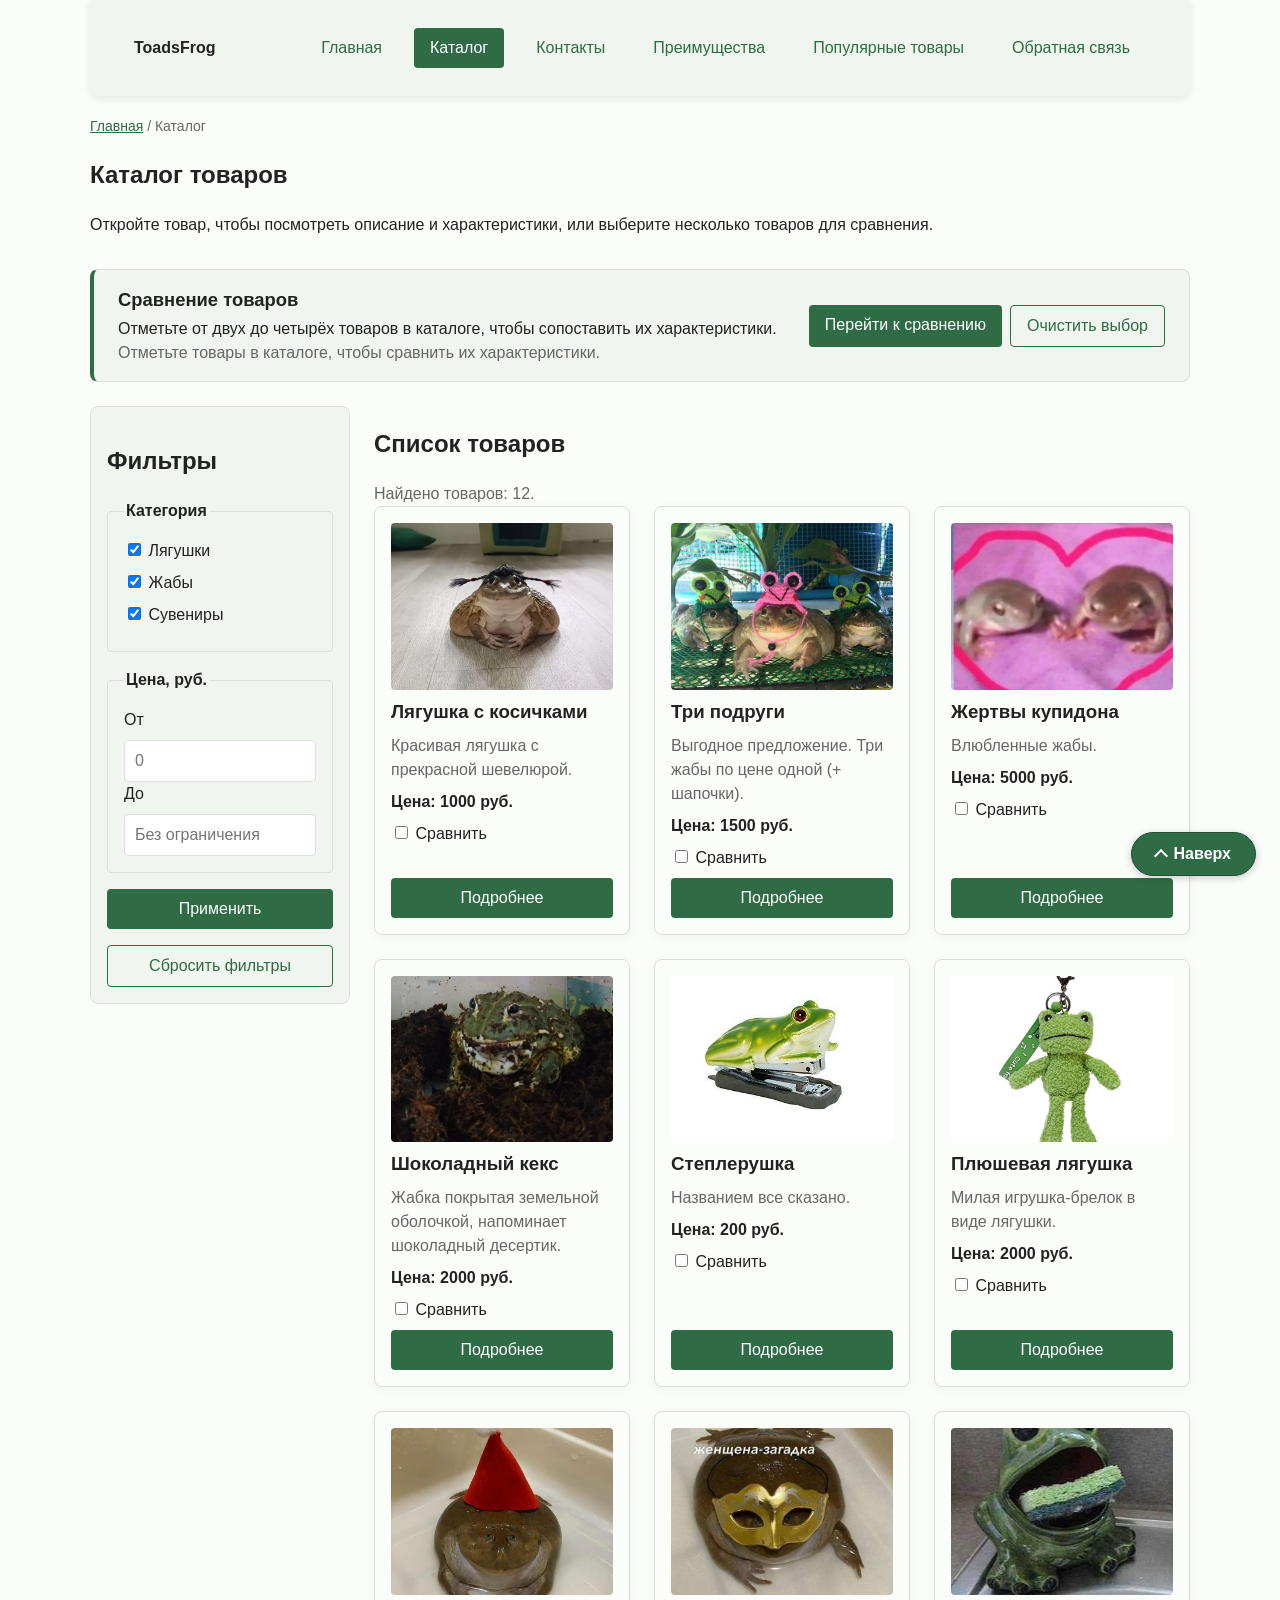
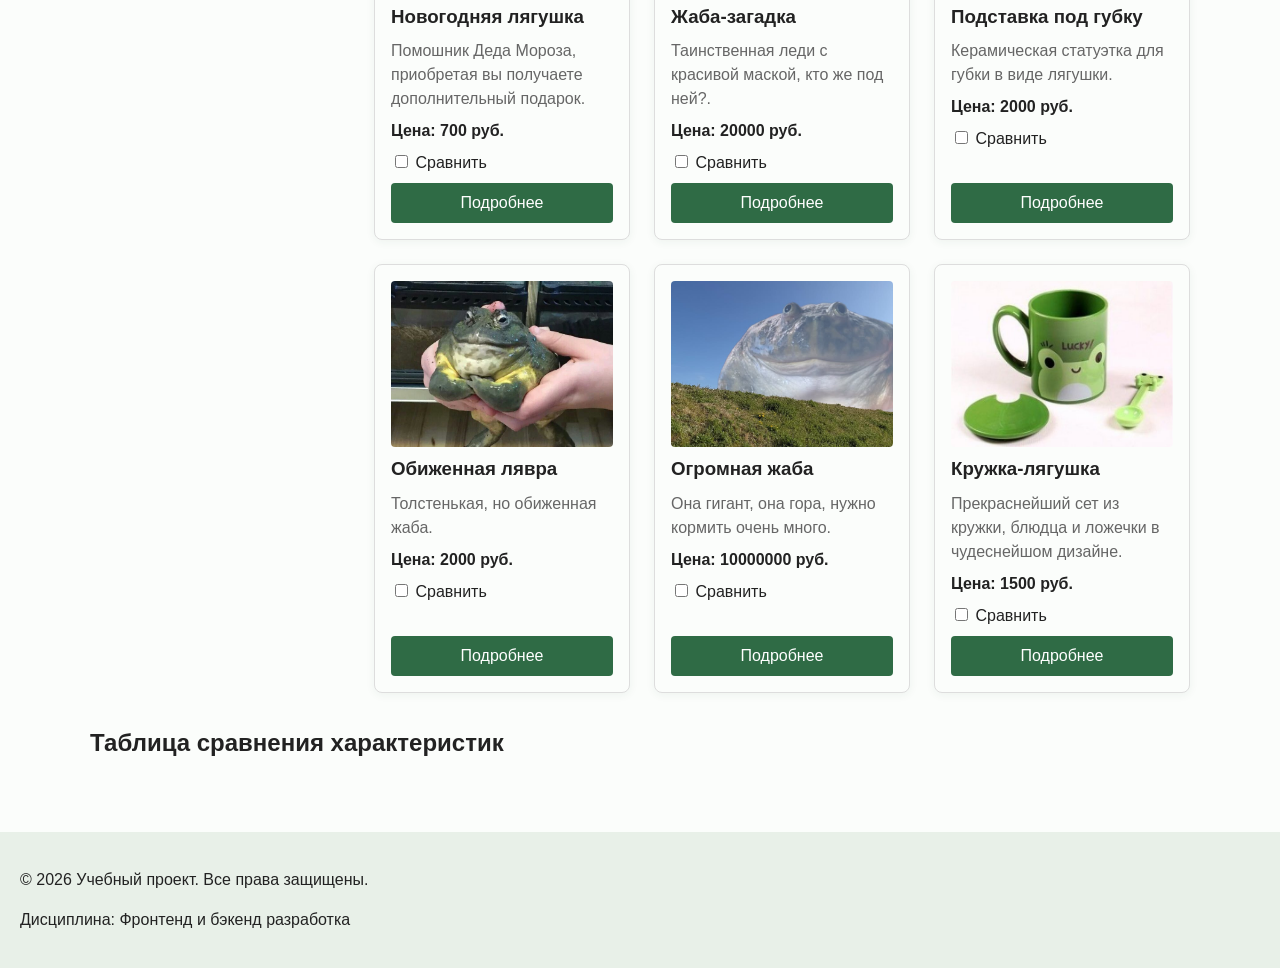
==== commit f905fc6b: "fix" ====
--- a/catalog.html
+++ b/catalog.html
@@ -12,7 +12,7 @@
 <body>
   <header class="site-header">
     <div class="site-header__inner">
-      <a class="site-header__logo" href="index.html">ShopProject</a>
+      <a class="site-header__logo" href="index.html">ToadsFrog</a>
       <nav class="site-nav" aria-label="Основная навигация">
         <ul class="site-nav__list">
           <li class="site-nav__item"><a class="site-nav__link" href="index.html">Главная</a></li>
--- a/css/style.css
+++ b/css/style.css
@@ -362,8 +362,23 @@
 }
 
 .product-card__button {
+  align-self: stretch;
+}
+
+.product-card__actions {
+  display: flex;
+  flex-wrap: nowrap;
+  gap: var(--space-sm);
   margin-top: auto;
-  align-self: flex-start;
+}
+
+.product-card__actions > .button {
+  flex: 1 1 0;
+  min-width: 0;
+  padding-right: var(--space-sm);
+  padding-left: var(--space-sm);
+  text-align: center;
+  white-space: nowrap;
 }
 
 .catalog-layout {
@@ -526,6 +541,12 @@
   color: var(--color-primary-dark);
   font-size: 1.5rem;
   font-weight: 700;
+}
+
+.product-detail__order-button {
+  padding: 12px var(--space-lg);
+  font-weight: 700;
+  margin-top: var(--space-sm);
 }
 
 .product-specs {
